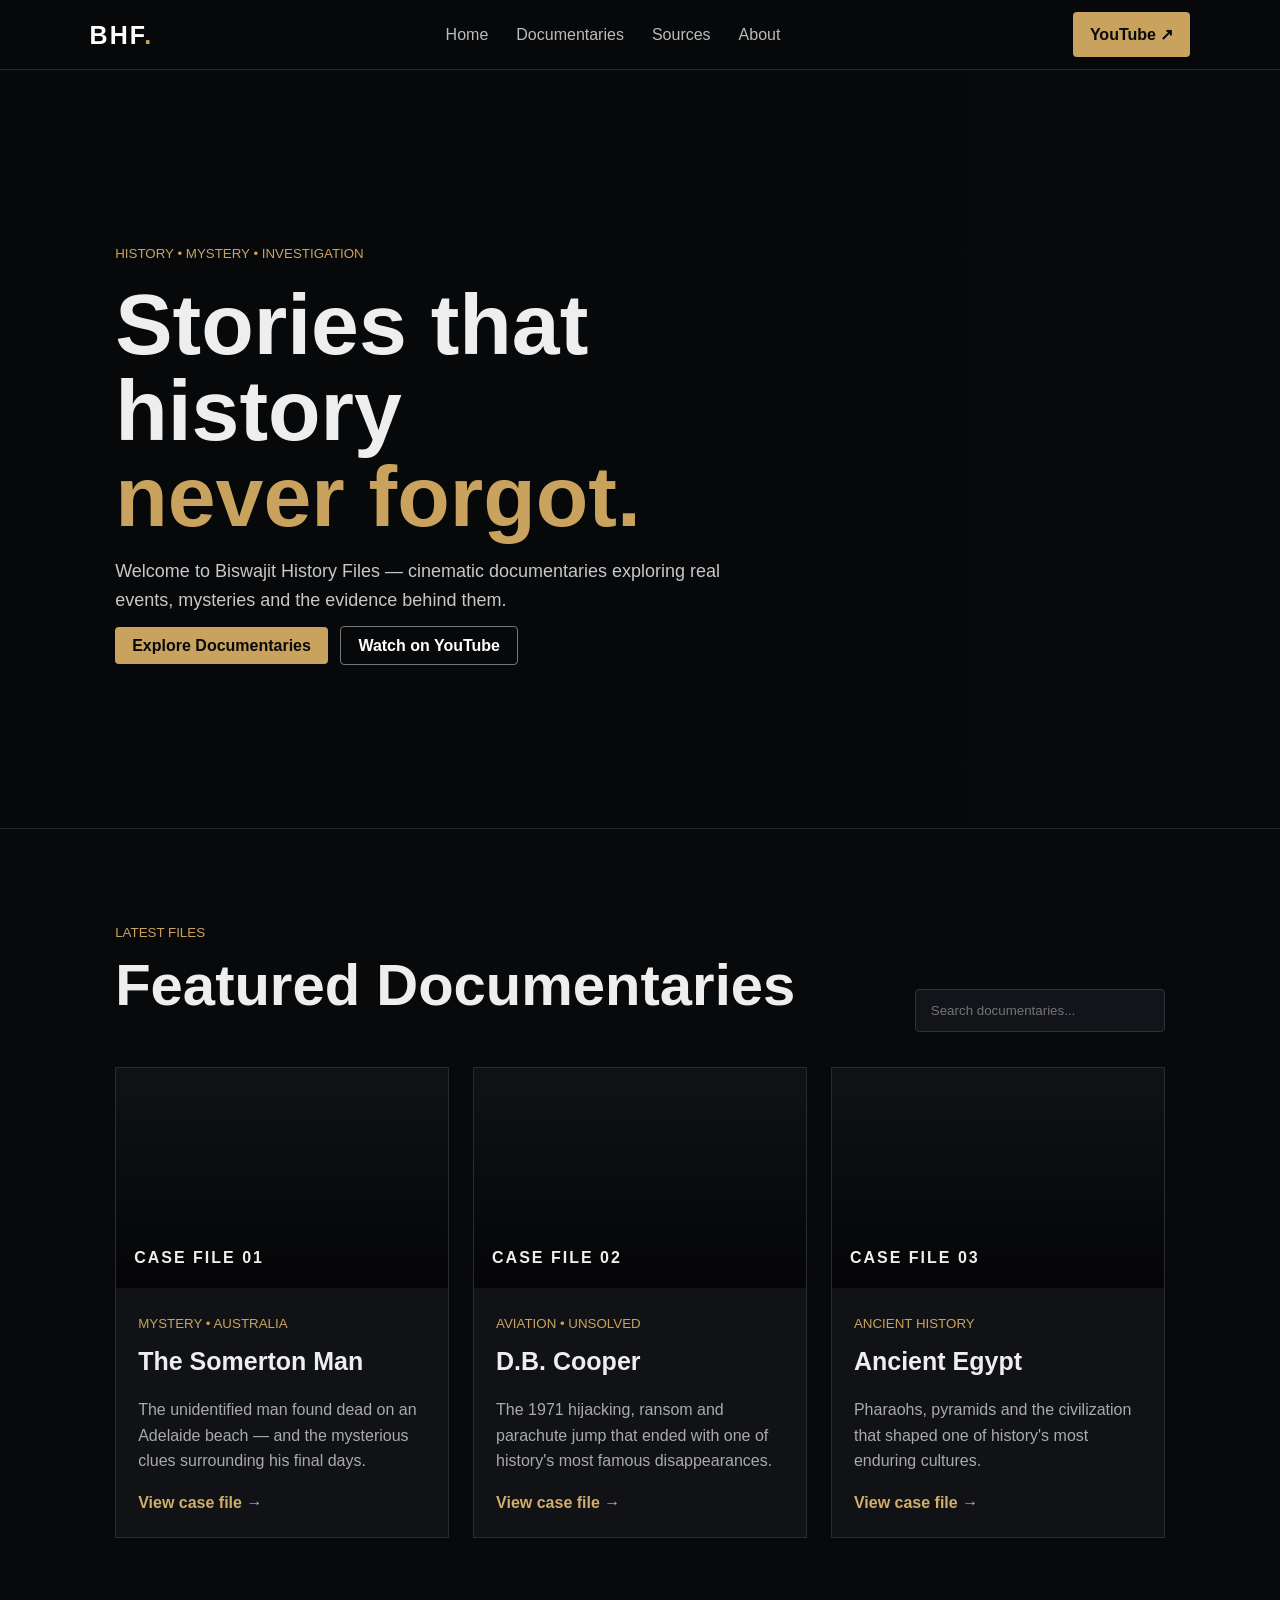
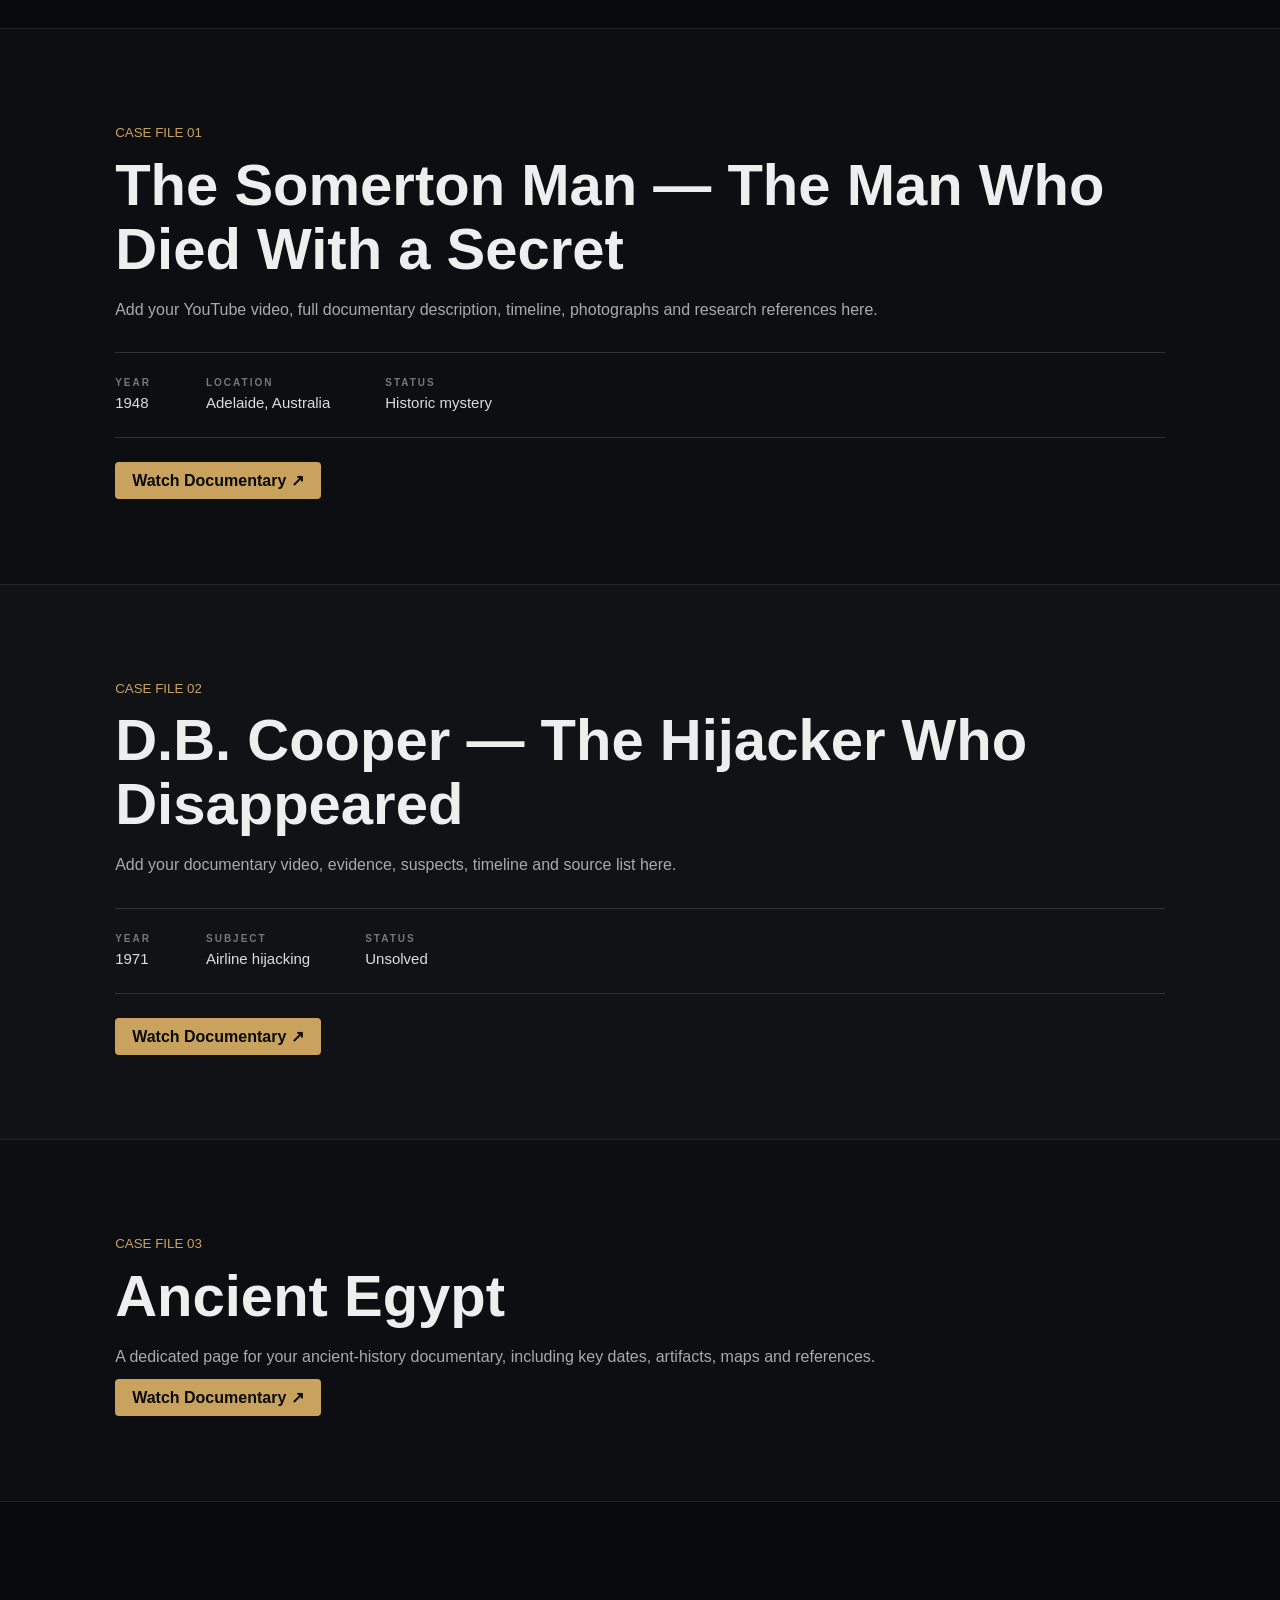
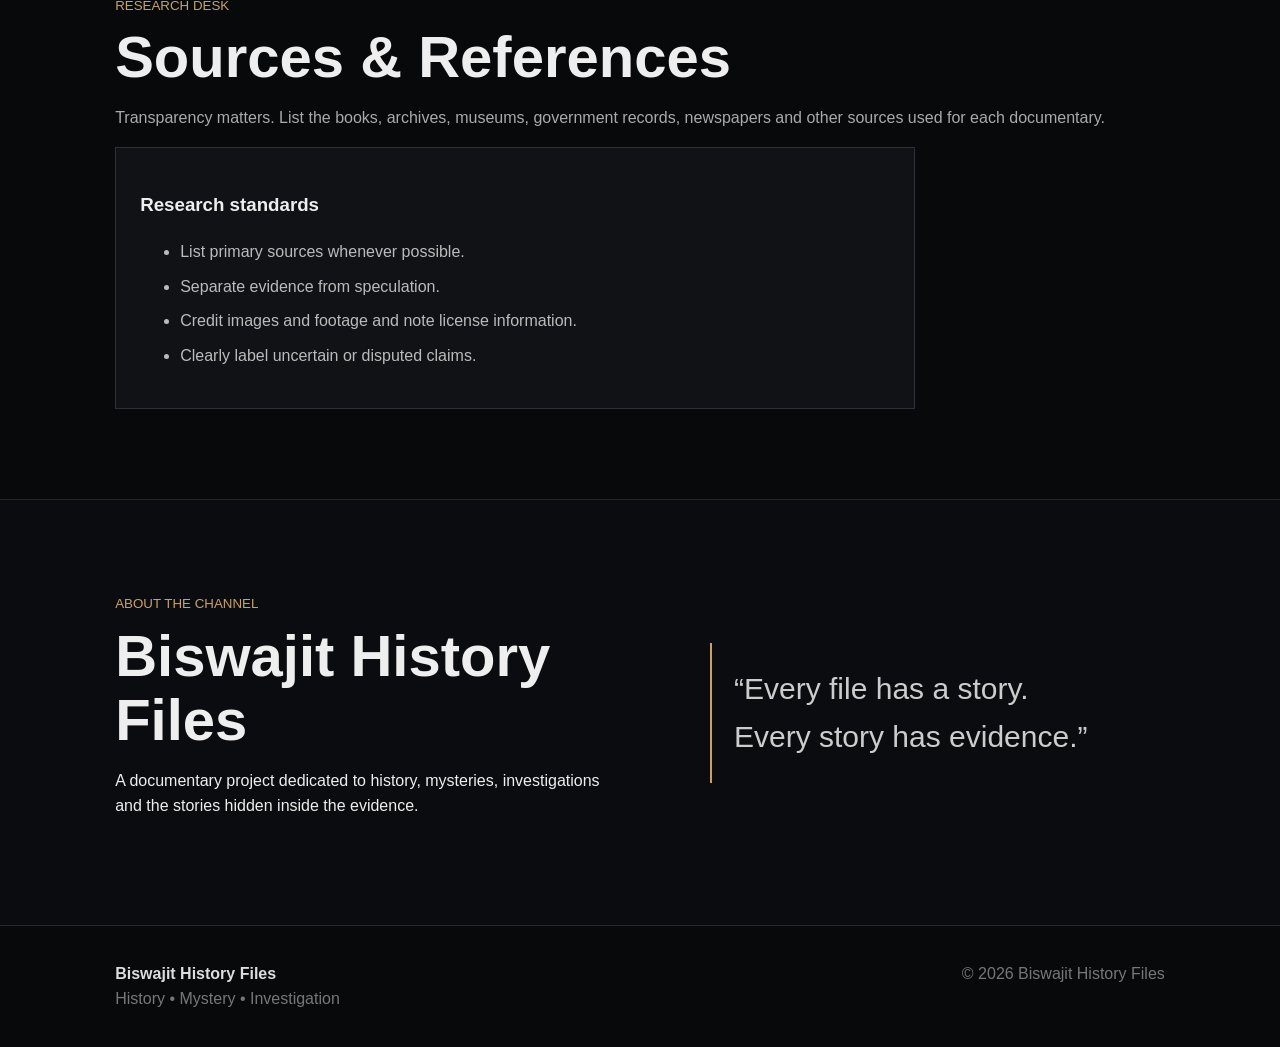
==== index.html @ b27d603d "Add files via upload" ====
<!doctype html><html lang="en"><head><meta charset="utf-8"><meta name="viewport" content="width=device-width,initial-scale=1"><meta name="description" content="Biswajit History Files — history, mystery and investigation documentaries."><title>Biswajit History Files</title><link rel="stylesheet" href="style.css"></head><body>
<header><a class="logo" href="#home">BHF<span>.</span></a><nav><a href="#home">Home</a><a href="#documentaries">Documentaries</a><a href="#sources">Sources</a><a href="#about">About</a></nav><a class="yt" href="YOUR_YOUTUBE_CHANNEL_URL" target="_blank">YouTube ↗</a></header>
<section id="home" class="hero"><div><small>HISTORY • MYSTERY • INVESTIGATION</small><h1>Stories that history<br><em>never forgot.</em></h1><p>Welcome to Biswajit History Files — cinematic documentaries exploring real events, mysteries and the evidence behind them.</p><a class="btn" href="#documentaries">Explore Documentaries</a> <a class="btn ghost" href="YOUR_YOUTUBE_CHANNEL_URL" target="_blank">Watch on YouTube</a></div></section>
<section id="documentaries" class="section"><div class="heading"><div><small>LATEST FILES</small><h2>Featured Documentaries</h2></div><input id="search" placeholder="Search documentaries..."></div><div class="grid" id="cards">
<article class="card" data-title="The Somerton Man"><div class="thumb somerton">CASE FILE 01</div><div class="body"><small>MYSTERY • AUSTRALIA</small><h3>The Somerton Man</h3><p>The unidentified man found dead on an Adelaide beach — and the mysterious clues surrounding his final days.</p><a href="#somerton">View case file →</a></div></article>
<article class="card" data-title="D.B. Cooper"><div class="thumb cooper">CASE FILE 02</div><div class="body"><small>AVIATION • UNSOLVED</small><h3>D.B. Cooper</h3><p>The 1971 hijacking, ransom and parachute jump that ended with one of history's most famous disappearances.</p><a href="#cooper">View case file →</a></div></article>
<article class="card" data-title="Ancient Egypt"><div class="thumb egypt">CASE FILE 03</div><div class="body"><small>ANCIENT HISTORY</small><h3>Ancient Egypt</h3><p>Pharaohs, pyramids and the civilization that shaped one of history's most enduring cultures.</p><a href="#egypt">View case file →</a></div></article>
</div></section>
<section class="detail" id="somerton"><small>CASE FILE 01</small><h2>The Somerton Man — The Man Who Died With a Secret</h2><p>Add your YouTube video, full documentary description, timeline, photographs and research references here.</p><div class="facts"><b>YEAR<br><span>1948</span></b><b>LOCATION<br><span>Adelaide, Australia</span></b><b>STATUS<br><span>Historic mystery</span></b></div><a class="btn" href="YOUR_SOMERTON_VIDEO_URL" target="_blank">Watch Documentary ↗</a></section>
<section class="detail alt" id="cooper"><small>CASE FILE 02</small><h2>D.B. Cooper — The Hijacker Who Disappeared</h2><p>Add your documentary video, evidence, suspects, timeline and source list here.</p><div class="facts"><b>YEAR<br><span>1971</span></b><b>SUBJECT<br><span>Airline hijacking</span></b><b>STATUS<br><span>Unsolved</span></b></div><a class="btn" href="YOUR_COOPER_VIDEO_URL" target="_blank">Watch Documentary ↗</a></section>
<section class="detail" id="egypt"><small>CASE FILE 03</small><h2>Ancient Egypt</h2><p>A dedicated page for your ancient-history documentary, including key dates, artifacts, maps and references.</p><a class="btn" href="YOUR_EGYPT_VIDEO_URL" target="_blank">Watch Documentary ↗</a></section>
<section id="sources" class="section"><small>RESEARCH DESK</small><h2>Sources & References</h2><p class="muted">Transparency matters. List the books, archives, museums, government records, newspapers and other sources used for each documentary.</p><div class="sourcebox"><h3>Research standards</h3><ul><li>List primary sources whenever possible.</li><li>Separate evidence from speculation.</li><li>Credit images and footage and note license information.</li><li>Clearly label uncertain or disputed claims.</li></ul></div></section>
<section id="about" class="about"><div><small>ABOUT THE CHANNEL</small><h2>Biswajit History Files</h2><p>A documentary project dedicated to history, mysteries, investigations and the stories hidden inside the evidence.</p></div><blockquote>“Every file has a story.<br>Every story has evidence.”</blockquote></section>
<footer><div><strong>Biswajit History Files</strong><br><span>History • Mystery • Investigation</span></div><span>© 2026 Biswajit History Files</span></footer><script src="script.js"></script></body></html>
---- style.css ----
*{box-sizing:border-box}html{scroll-behavior:smooth}body{margin:0;background:#08090b;color:#eee;font-family:Arial,Helvetica,sans-serif;line-height:1.6}header{height:70px;position:fixed;top:0;left:0;right:0;z-index:9;display:flex;align-items:center;justify-content:space-between;padding:0 7%;background:#08090be8;backdrop-filter:blur(12px);border-bottom:1px solid #27282b}.logo{font-size:25px;font-weight:900;letter-spacing:2px;color:#fff;text-decoration:none}.logo span,small,.body small{color:#c9a35d}nav{display:flex;gap:28px}nav a{color:#bbb;text-decoration:none}nav a:hover{color:#fff}.yt,.btn{background:#c9a35d;color:#090909;text-decoration:none;padding:10px 17px;border-radius:4px;font-weight:800}.hero{min-height:92vh;padding:150px 9% 80px;display:flex;align-items:center;background:linear-gradient(90deg,#07080aeF 10%,#07080ab8 55%,#07080a20),url('https://images.unsplash.com/photo-1564399579883-451a5d44ec08?auto=format&fit=crop&w=1800&q=85') center/cover}.hero>div{max-width:730px}.hero h1{font-size:clamp(48px,7vw,86px);line-height:1;margin:16px 0}.hero em{color:#c9a35d;font-style:normal}.hero p{font-size:18px;color:#c8c8c8;max-width:650px}.ghost{background:transparent;color:#fff;border:1px solid #777;margin-left:8px}.section,.detail,.about{padding:90px 9%;border-top:1px solid #22252a}.heading{display:flex;justify-content:space-between;align-items:end;margin-bottom:35px}.heading h2,h2{font-size:clamp(34px,5vw,58px);line-height:1.1;margin:8px 0 16px}input{background:#121419;border:1px solid #303238;color:#fff;padding:13px 15px;border-radius:4px;min-width:250px}.grid{display:grid;grid-template-columns:repeat(3,1fr);gap:24px}.card{background:#101216;border:1px solid #292b30}.thumb{height:220px;padding:18px;display:flex;align-items:end;font-weight:900;letter-spacing:2px;background-size:cover;background-position:center}.somerton{background-image:linear-gradient(0deg,#000b,transparent),url('https://images.unsplash.com/photo-1500534623283-312aade485b7?auto=format&fit=crop&w=900&q=80')}.cooper{background-image:linear-gradient(0deg,#000b,transparent),url('https://images.unsplash.com/photo-1436491865332-7a61a109cc05?auto=format&fit=crop&w=900&q=80')}.egypt{background-image:linear-gradient(0deg,#000b,transparent),url('https://images.unsplash.com/photo-1568322445389-f64ac2515020?auto=format&fit=crop&w=900&q=80')}.body{padding:22px}.body h3{font-size:25px;margin:5px 0}.body p,.detail p,.muted{color:#aaa}.body a{color:#d3ad69;text-decoration:none;font-weight:bold}.detail{background:#0c0e11}.alt{background:#101216}.facts{display:flex;gap:55px;border-block:1px solid #303238;padding:22px 0;margin:30px 0}.facts b{font-size:10px;letter-spacing:2px;color:#777}.facts span{font-size:15px;letter-spacing:0;color:#ddd;font-weight:normal}.sourcebox{max-width:800px;padding:24px;border:1px solid #2d3035;background:#101216}.sourcebox li{color:#bbb;margin:9px 0}.about{display:grid;grid-template-columns:1fr 1fr;gap:60px;background:#0b0c0f}.about blockquote{border-left:2px solid #c9a35d;padding:22px;font-size:30px;color:#ccc;align-self:center}footer{padding:35px 9%;border-top:1px solid #27282b;display:flex;justify-content:space-between;color:#777}footer strong{color:#ddd}@media(max-width:800px){nav{display:none}.yt{padding:8px 12px}.hero,.section,.detail,.about{padding-left:6%;padding-right:6%}.grid{grid-template-columns:1fr}.heading{display:block}.heading input{width:100%;margin-top:15px}.facts{gap:22px;flex-wrap:wrap}.about{grid-template-columns:1fr}footer{display:block}.ghost{display:inline-block;margin:14px 0 0}}
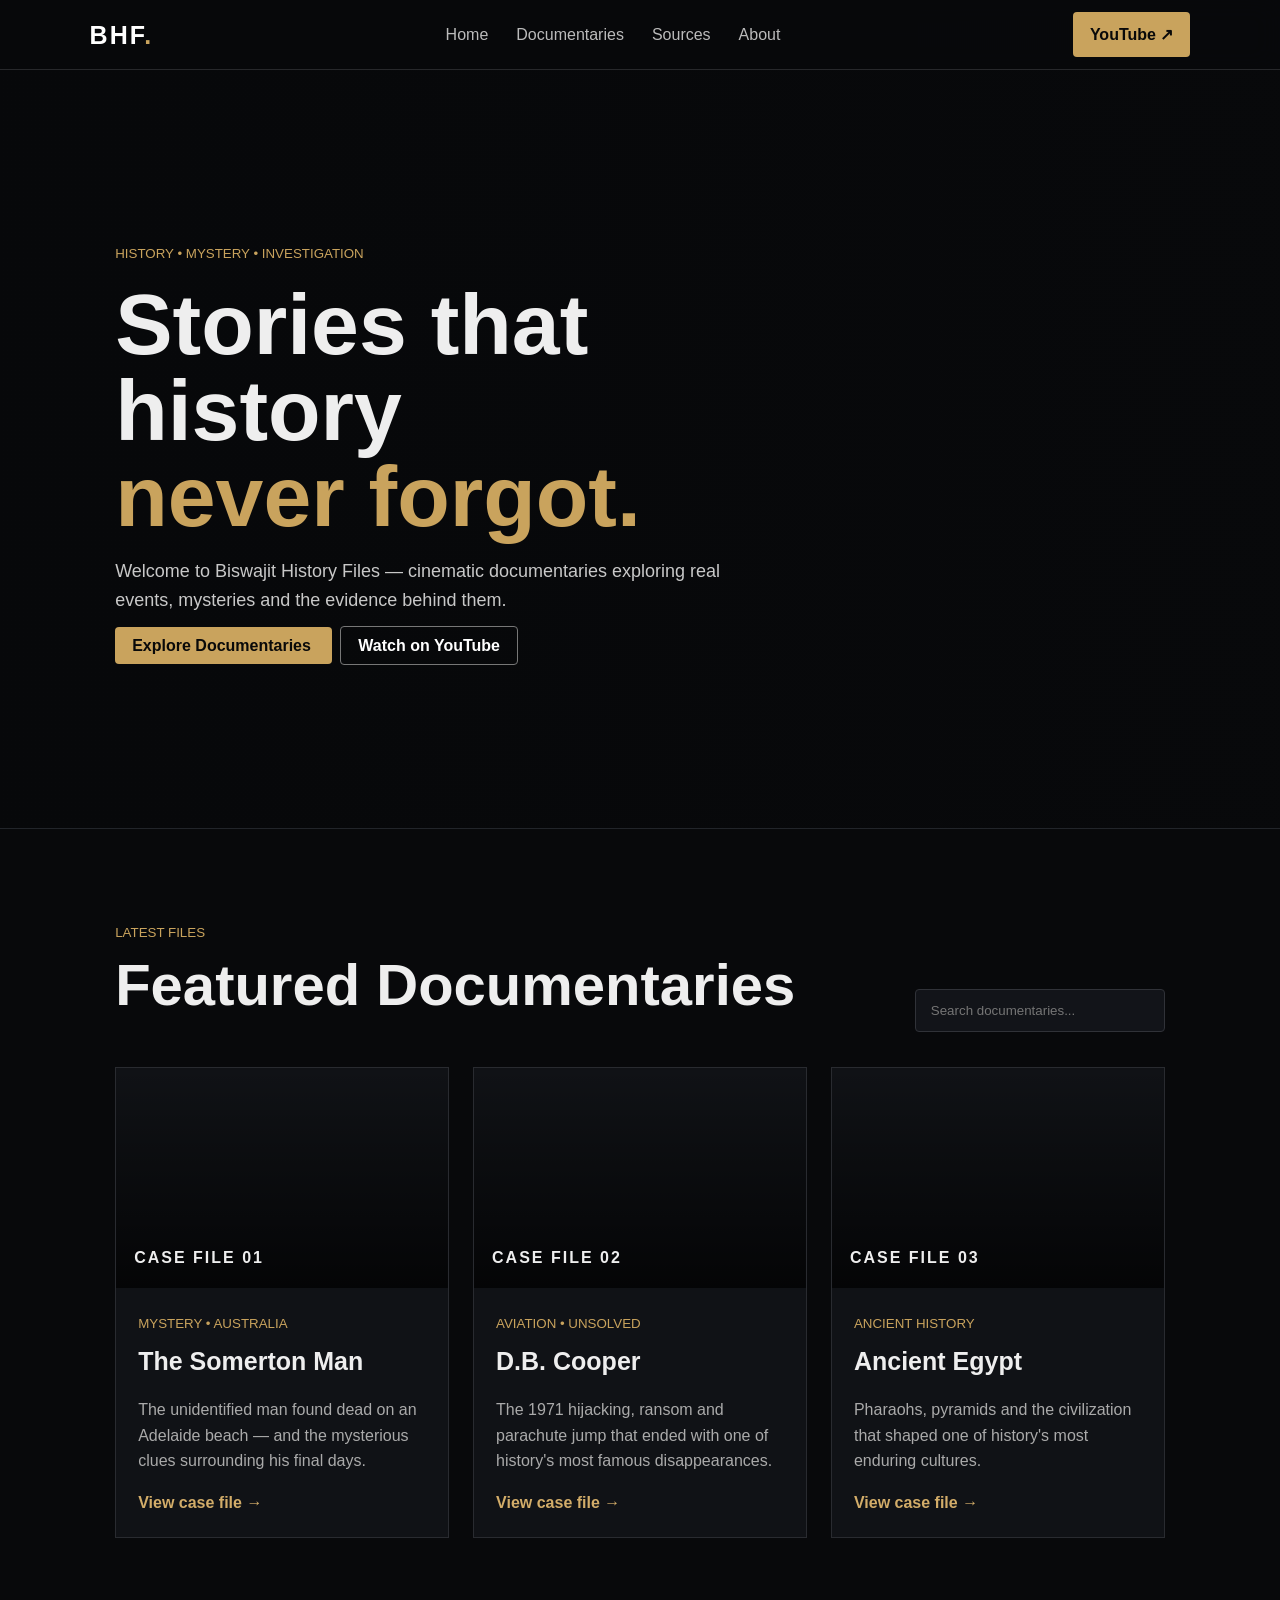
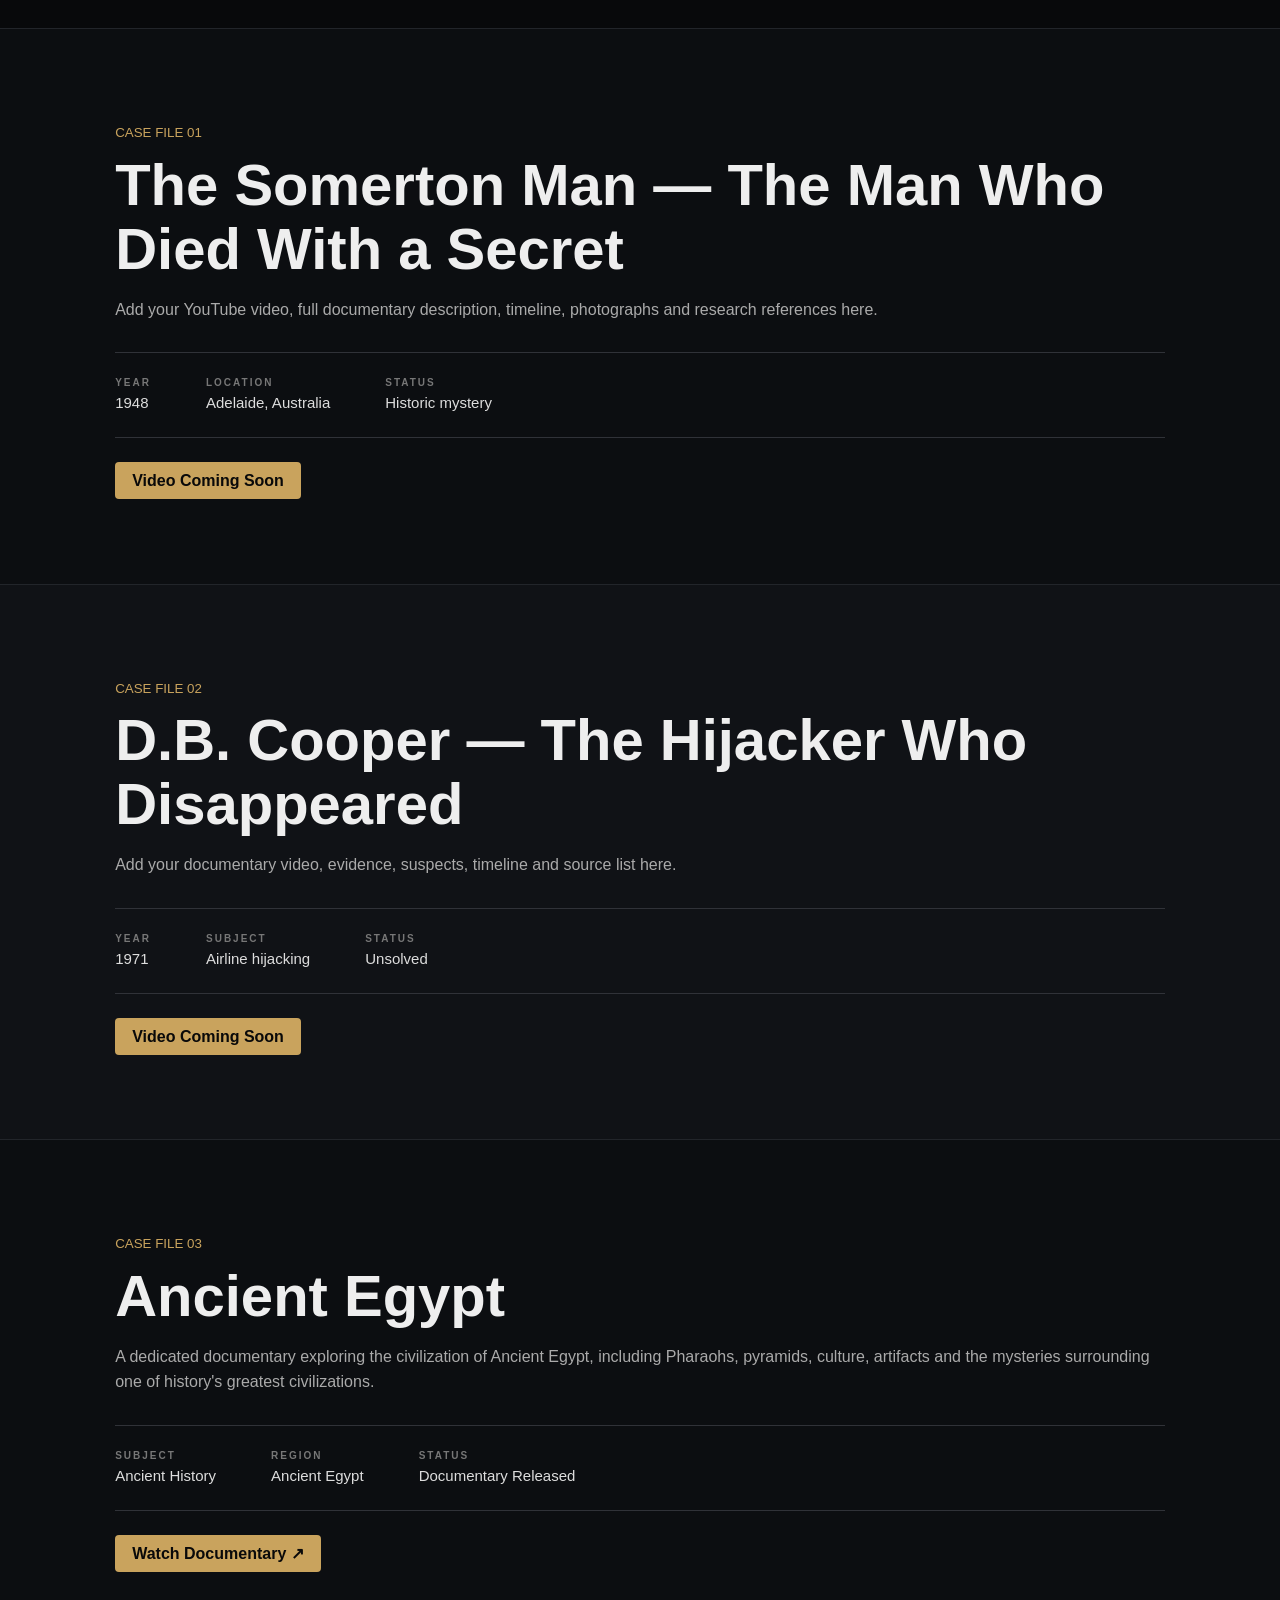
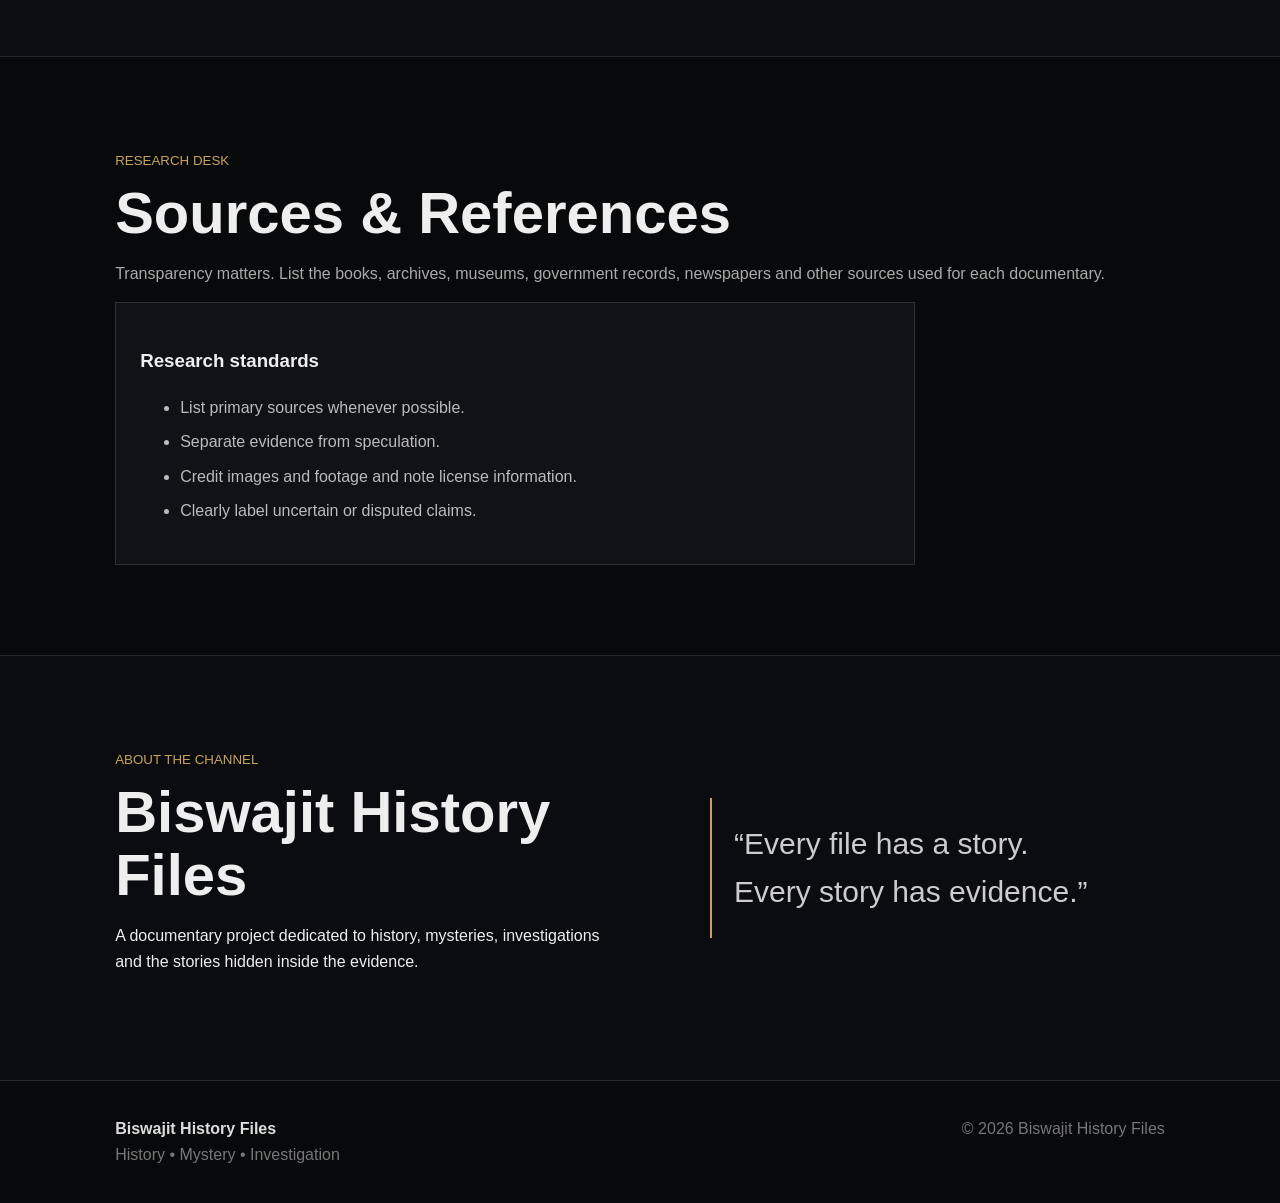
==== commit 64993f71: "Update index.html" ====
--- a/index.html
+++ b/index.html
@@ -1,14 +1,335 @@
-<!doctype html><html lang="en"><head><meta charset="utf-8"><meta name="viewport" content="width=device-width,initial-scale=1"><meta name="description" content="Biswajit History Files — history, mystery and investigation documentaries."><title>Biswajit History Files</title><link rel="stylesheet" href="style.css"></head><body>
-<header><a class="logo" href="#home">BHF<span>.</span></a><nav><a href="#home">Home</a><a href="#documentaries">Documentaries</a><a href="#sources">Sources</a><a href="#about">About</a></nav><a class="yt" href="YOUR_YOUTUBE_CHANNEL_URL" target="_blank">YouTube ↗</a></header>
-<section id="home" class="hero"><div><small>HISTORY • MYSTERY • INVESTIGATION</small><h1>Stories that history<br><em>never forgot.</em></h1><p>Welcome to Biswajit History Files — cinematic documentaries exploring real events, mysteries and the evidence behind them.</p><a class="btn" href="#documentaries">Explore Documentaries</a> <a class="btn ghost" href="YOUR_YOUTUBE_CHANNEL_URL" target="_blank">Watch on YouTube</a></div></section>
-<section id="documentaries" class="section"><div class="heading"><div><small>LATEST FILES</small><h2>Featured Documentaries</h2></div><input id="search" placeholder="Search documentaries..."></div><div class="grid" id="cards">
-<article class="card" data-title="The Somerton Man"><div class="thumb somerton">CASE FILE 01</div><div class="body"><small>MYSTERY • AUSTRALIA</small><h3>The Somerton Man</h3><p>The unidentified man found dead on an Adelaide beach — and the mysterious clues surrounding his final days.</p><a href="#somerton">View case file →</a></div></article>
-<article class="card" data-title="D.B. Cooper"><div class="thumb cooper">CASE FILE 02</div><div class="body"><small>AVIATION • UNSOLVED</small><h3>D.B. Cooper</h3><p>The 1971 hijacking, ransom and parachute jump that ended with one of history's most famous disappearances.</p><a href="#cooper">View case file →</a></div></article>
-<article class="card" data-title="Ancient Egypt"><div class="thumb egypt">CASE FILE 03</div><div class="body"><small>ANCIENT HISTORY</small><h3>Ancient Egypt</h3><p>Pharaohs, pyramids and the civilization that shaped one of history's most enduring cultures.</p><a href="#egypt">View case file →</a></div></article>
-</div></section>
-<section class="detail" id="somerton"><small>CASE FILE 01</small><h2>The Somerton Man — The Man Who Died With a Secret</h2><p>Add your YouTube video, full documentary description, timeline, photographs and research references here.</p><div class="facts"><b>YEAR<br><span>1948</span></b><b>LOCATION<br><span>Adelaide, Australia</span></b><b>STATUS<br><span>Historic mystery</span></b></div><a class="btn" href="YOUR_SOMERTON_VIDEO_URL" target="_blank">Watch Documentary ↗</a></section>
-<section class="detail alt" id="cooper"><small>CASE FILE 02</small><h2>D.B. Cooper — The Hijacker Who Disappeared</h2><p>Add your documentary video, evidence, suspects, timeline and source list here.</p><div class="facts"><b>YEAR<br><span>1971</span></b><b>SUBJECT<br><span>Airline hijacking</span></b><b>STATUS<br><span>Unsolved</span></b></div><a class="btn" href="YOUR_COOPER_VIDEO_URL" target="_blank">Watch Documentary ↗</a></section>
-<section class="detail" id="egypt"><small>CASE FILE 03</small><h2>Ancient Egypt</h2><p>A dedicated page for your ancient-history documentary, including key dates, artifacts, maps and references.</p><a class="btn" href="YOUR_EGYPT_VIDEO_URL" target="_blank">Watch Documentary ↗</a></section>
-<section id="sources" class="section"><small>RESEARCH DESK</small><h2>Sources & References</h2><p class="muted">Transparency matters. List the books, archives, museums, government records, newspapers and other sources used for each documentary.</p><div class="sourcebox"><h3>Research standards</h3><ul><li>List primary sources whenever possible.</li><li>Separate evidence from speculation.</li><li>Credit images and footage and note license information.</li><li>Clearly label uncertain or disputed claims.</li></ul></div></section>
-<section id="about" class="about"><div><small>ABOUT THE CHANNEL</small><h2>Biswajit History Files</h2><p>A documentary project dedicated to history, mysteries, investigations and the stories hidden inside the evidence.</p></div><blockquote>“Every file has a story.<br>Every story has evidence.”</blockquote></section>
-<footer><div><strong>Biswajit History Files</strong><br><span>History • Mystery • Investigation</span></div><span>© 2026 Biswajit History Files</span></footer><script src="script.js"></script></body></html>
+<!doctype html>
+<html lang="en">
+<head>
+<meta charset="utf-8">
+<meta name="viewport" content="width=device-width,initial-scale=1">
+<meta name="description" content="Biswajit History Files — history, mystery and investigation documentaries.">
+<title>Biswajit History Files</title>
+<link rel="stylesheet" href="style.css">
+</head>
+
+<body>
+
+<header>
+<a class="logo" href="#home">BHF<span>.</span></a>
+
+<nav>
+<a href="#home">Home</a>
+<a href="#documentaries">Documentaries</a>
+<a href="#sources">Sources</a>
+<a href="#about">About</a>
+</nav>
+
+<a class="yt" href="https://youtube.com/@biswajithistoryfiles" target="_blank">
+YouTube ↗
+</a>
+</header>
+
+
+<section id="home" class="hero">
+<div>
+<small>HISTORY • MYSTERY • INVESTIGATION</small>
+
+<h1>
+Stories that history<br>
+<em>never forgot.</em>
+</h1>
+
+<p>
+Welcome to Biswajit History Files — cinematic documentaries exploring real events, mysteries and the evidence behind them.
+</p>
+
+<a class="btn" href="#documentaries">
+Explore Documentaries
+</a>
+
+<a class="btn ghost" href="https://youtube.com/@biswajithistoryfiles" target="_blank">
+Watch on YouTube
+</a>
+</div>
+</section>
+
+
+<section id="documentaries" class="section">
+
+<div class="heading">
+<div>
+<small>LATEST FILES</small>
+<h2>Featured Documentaries</h2>
+</div>
+
+<input id="search" placeholder="Search documentaries...">
+</div>
+
+
+<div class="grid" id="cards">
+
+<article class="card" data-title="The Somerton Man">
+
+<div class="thumb somerton">
+CASE FILE 01
+</div>
+
+<div class="body">
+
+<small>MYSTERY • AUSTRALIA</small>
+
+<h3>The Somerton Man</h3>
+
+<p>
+The unidentified man found dead on an Adelaide beach — and the mysterious clues surrounding his final days.
+</p>
+
+<a href="#somerton">
+View case file →
+</a>
+
+</div>
+</article>
+
+
+<article class="card" data-title="D.B. Cooper">
+
+<div class="thumb cooper">
+CASE FILE 02
+</div>
+
+<div class="body">
+
+<small>AVIATION • UNSOLVED</small>
+
+<h3>D.B. Cooper</h3>
+
+<p>
+The 1971 hijacking, ransom and parachute jump that ended with one of history's most famous disappearances.
+</p>
+
+<a href="#cooper">
+View case file →
+</a>
+
+</div>
+</article>
+
+
+<article class="card" data-title="Ancient Egypt">
+
+<div class="thumb egypt">
+CASE FILE 03
+</div>
+
+<div class="body">
+
+<small>ANCIENT HISTORY</small>
+
+<h3>Ancient Egypt</h3>
+
+<p>
+Pharaohs, pyramids and the civilization that shaped one of history's most enduring cultures.
+</p>
+
+<a href="#egypt">
+View case file →
+</a>
+
+</div>
+</article>
+
+</div>
+</section>
+
+
+<section class="detail" id="somerton">
+
+<small>CASE FILE 01</small>
+
+<h2>
+The Somerton Man — The Man Who Died With a Secret
+</h2>
+
+<p>
+Add your YouTube video, full documentary description, timeline, photographs and research references here.
+</p>
+
+<div class="facts">
+
+<b>
+YEAR<br>
+<span>1948</span>
+</b>
+
+<b>
+LOCATION<br>
+<span>Adelaide, Australia</span>
+</b>
+
+<b>
+STATUS<br>
+<span>Historic mystery</span>
+</b>
+
+</div>
+
+<a class="btn" href="#documentaries">
+Video Coming Soon
+</a>
+
+</section>
+
+
+<section class="detail alt" id="cooper">
+
+<small>CASE FILE 02</small>
+
+<h2>
+D.B. Cooper — The Hijacker Who Disappeared
+</h2>
+
+<p>
+Add your documentary video, evidence, suspects, timeline and source list here.
+</p>
+
+<div class="facts">
+
+<b>
+YEAR<br>
+<span>1971</span>
+</b>
+
+<b>
+SUBJECT<br>
+<span>Airline hijacking</span>
+</b>
+
+<b>
+STATUS<br>
+<span>Unsolved</span>
+</b>
+
+</div>
+
+<a class="btn" href="#documentaries">
+Video Coming Soon
+</a>
+
+</section>
+
+
+<section class="detail" id="egypt">
+
+<small>CASE FILE 03</small>
+
+<h2>
+Ancient Egypt
+</h2>
+
+<p>
+A dedicated documentary exploring the civilization of Ancient Egypt, including Pharaohs, pyramids, culture, artifacts and the mysteries surrounding one of history's greatest civilizations.
+</p>
+
+<div class="facts">
+
+<b>
+SUBJECT<br>
+<span>Ancient History</span>
+</b>
+
+<b>
+REGION<br>
+<span>Ancient Egypt</span>
+</b>
+
+<b>
+STATUS<br>
+<span>Documentary Released</span>
+</b>
+
+</div>
+
+<a class="btn" href="https://youtu.be/yL6gWYrgfgY" target="_blank">
+Watch Documentary ↗
+</a>
+
+</section>
+
+
+<section id="sources" class="section">
+
+<small>RESEARCH DESK</small>
+
+<h2>
+Sources & References
+</h2>
+
+<p class="muted">
+Transparency matters. List the books, archives, museums, government records, newspapers and other sources used for each documentary.
+</p>
+
+<div class="sourcebox">
+
+<h3>
+Research standards
+</h3>
+
+<ul>
+<li>List primary sources whenever possible.</li>
+<li>Separate evidence from speculation.</li>
+<li>Credit images and footage and note license information.</li>
+<li>Clearly label uncertain or disputed claims.</li>
+</ul>
+
+</div>
+</section>
+
+
+<section id="about" class="about">
+
+<div>
+
+<small>ABOUT THE CHANNEL</small>
+
+<h2>
+Biswajit History Files
+</h2>
+
+<p>
+A documentary project dedicated to history, mysteries, investigations and the stories hidden inside the evidence.
+</p>
+
+</div>
+
+<blockquote>
+“Every file has a story.<br>
+Every story has evidence.”
+</blockquote>
+
+</section>
+
+
+<footer>
+
+<div>
+
+<strong>
+Biswajit History Files
+</strong>
+
+<br>
+
+<span>
+History • Mystery • Investigation
+</span>
+
+</div>
+
+<span>
+© 2026 Biswajit History Files
+</span>
+
+</footer>
+
+
+<script src="script.js"></script>
+
+</body>
+</html>
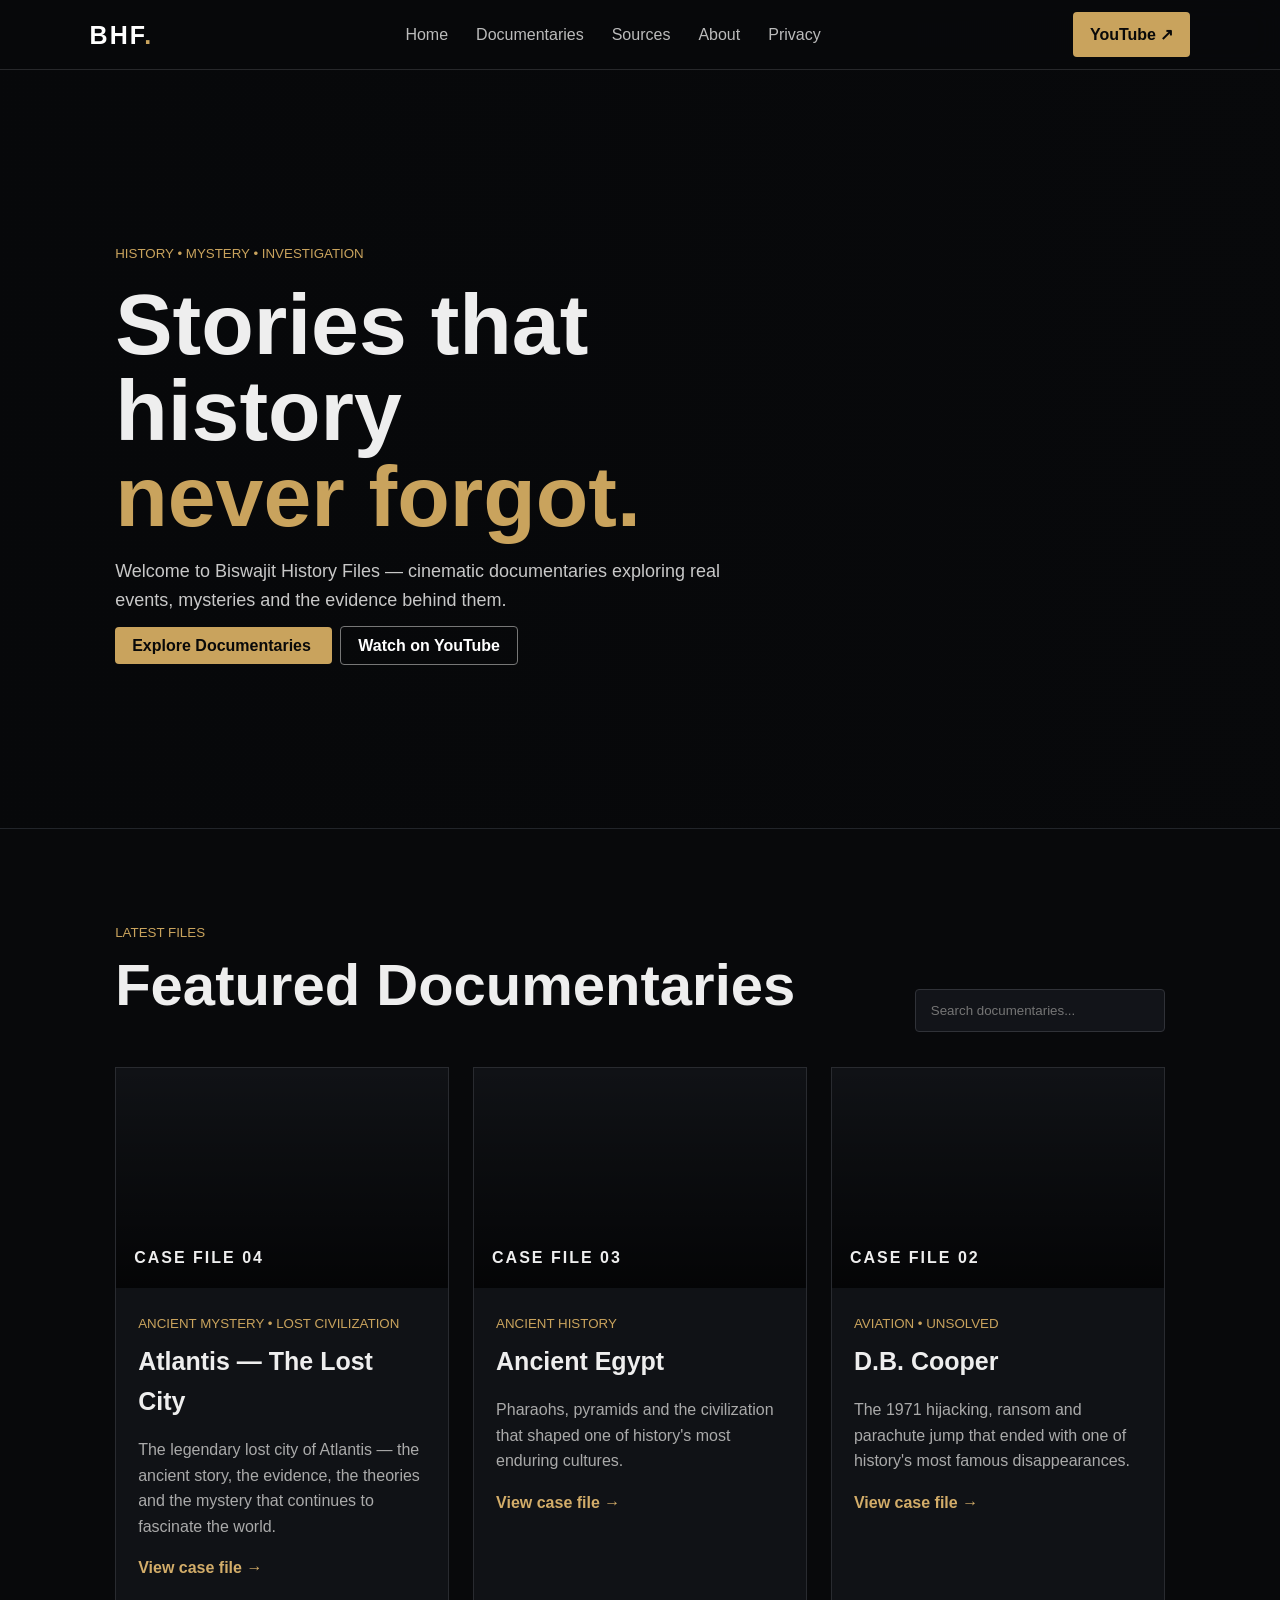
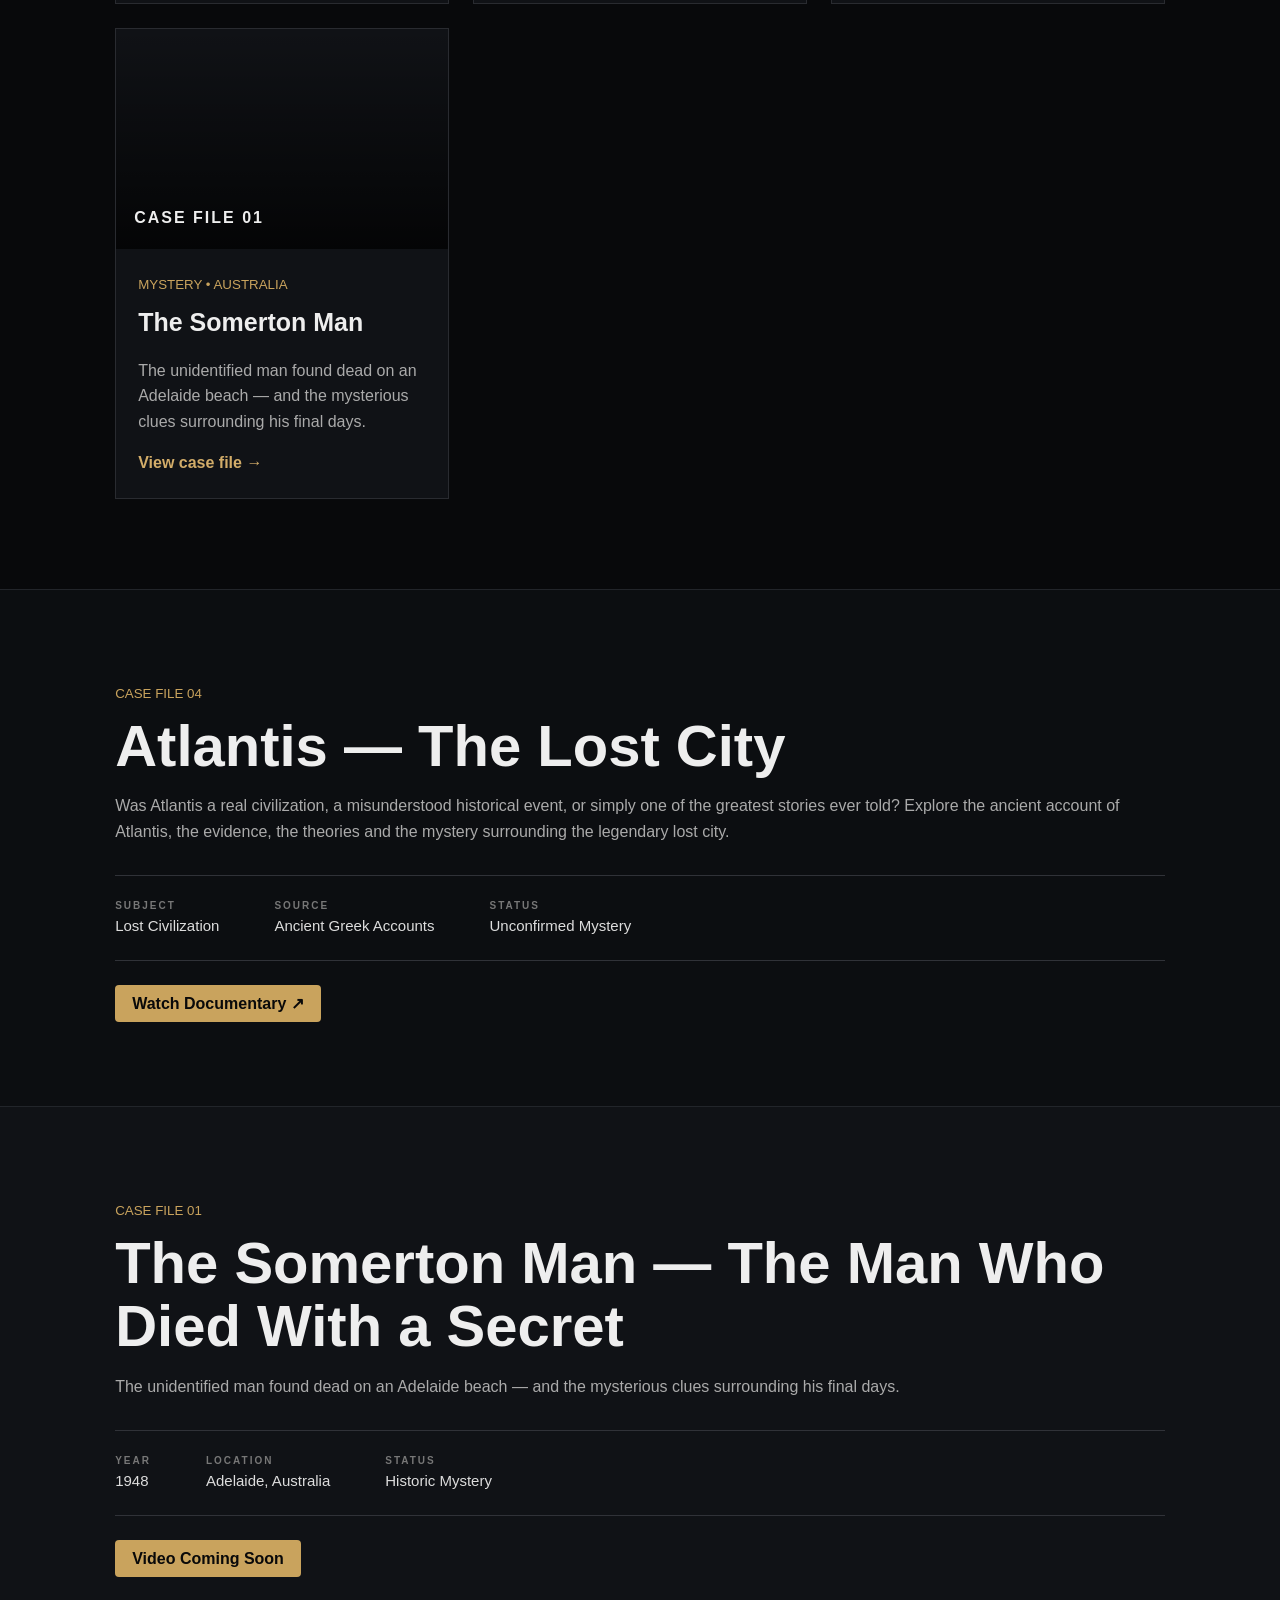
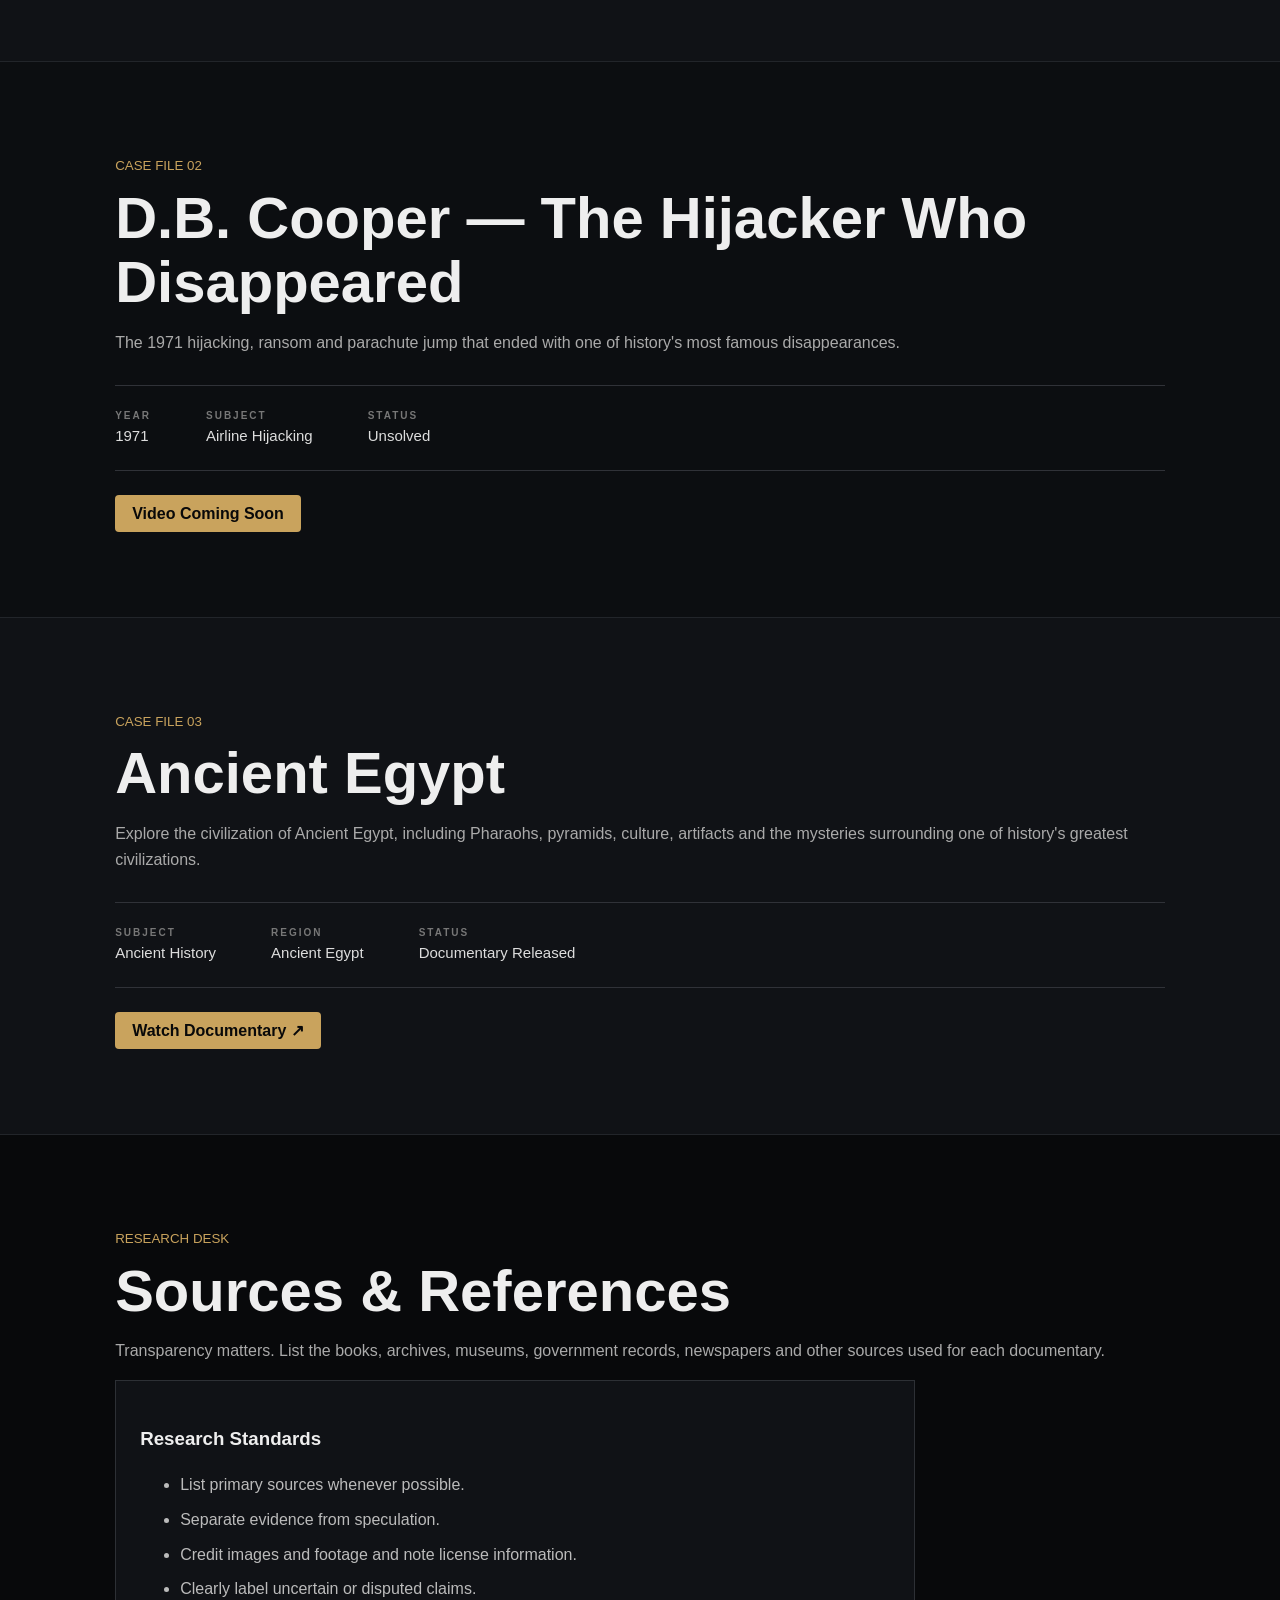
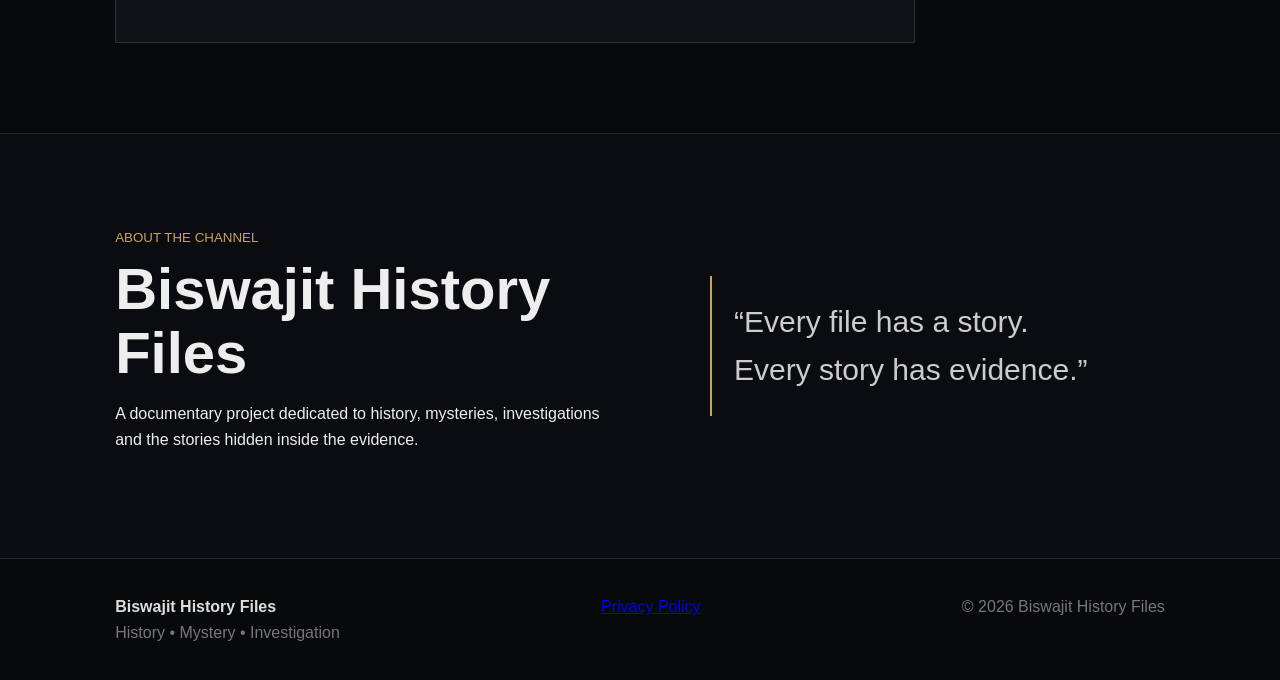
==== commit fbc4967d: "Update index.html" ====
--- a/index.html
+++ b/index.html
@@ -3,7 +3,7 @@
 <head>
 <meta charset="utf-8">
 <meta name="viewport" content="width=device-width,initial-scale=1">
-<meta name="description" content="Biswajit History Files — history, mystery and investigation documentaries.">
+<meta name="description" content="Biswajit History Files — cinematic documentaries exploring history, mysteries, investigations and unexplained stories.">
 <title>Biswajit History Files</title>
 <link rel="stylesheet" href="style.css">
 </head>
@@ -18,6 +18,7 @@
 <a href="#documentaries">Documentaries</a>
 <a href="#sources">Sources</a>
 <a href="#about">About</a>
+<a href="privacy-policy.html">Privacy</a>
 </nav>
 
 <a class="yt" href="https://youtube.com/@biswajithistoryfiles" target="_blank">
@@ -28,6 +29,7 @@
 
 <section id="home" class="hero">
 <div>
+
 <small>HISTORY • MYSTERY • INVESTIGATION</small>
 
 <h1>
@@ -46,6 +48,7 @@
 <a class="btn ghost" href="https://youtube.com/@biswajithistoryfiles" target="_blank">
 Watch on YouTube
 </a>
+
 </div>
 </section>
 
@@ -53,16 +56,99 @@
 <section id="documentaries" class="section">
 
 <div class="heading">
+
 <div>
 <small>LATEST FILES</small>
 <h2>Featured Documentaries</h2>
 </div>
 
 <input id="search" placeholder="Search documentaries...">
+
 </div>
 
 
 <div class="grid" id="cards">
+
+
+<!-- ATLANTIS -->
+
+<article class="card" data-title="Atlantis The Lost City">
+
+<div class="thumb egypt">
+CASE FILE 04
+</div>
+
+<div class="body">
+
+<small>ANCIENT MYSTERY • LOST CIVILIZATION</small>
+
+<h3>Atlantis — The Lost City</h3>
+
+<p>
+The legendary lost city of Atlantis — the ancient story, the evidence, the theories and the mystery that continues to fascinate the world.
+</p>
+
+<a href="#atlantis">
+View case file →
+</a>
+
+</div>
+</article>
+
+
+<!-- ANCIENT EGYPT -->
+
+<article class="card" data-title="Ancient Egypt">
+
+<div class="thumb egypt">
+CASE FILE 03
+</div>
+
+<div class="body">
+
+<small>ANCIENT HISTORY</small>
+
+<h3>Ancient Egypt</h3>
+
+<p>
+Pharaohs, pyramids and the civilization that shaped one of history's most enduring cultures.
+</p>
+
+<a href="#egypt">
+View case file →
+</a>
+
+</div>
+</article>
+
+
+<!-- D.B. COOPER -->
+
+<article class="card" data-title="D.B. Cooper">
+
+<div class="thumb cooper">
+CASE FILE 02
+</div>
+
+<div class="body">
+
+<small>AVIATION • UNSOLVED</small>
+
+<h3>D.B. Cooper</h3>
+
+<p>
+The 1971 hijacking, ransom and parachute jump that ended with one of history's most famous disappearances.
+</p>
+
+<a href="#cooper">
+View case file →
+</a>
+
+</div>
+</article>
+
+
+<!-- SOMERTON MAN -->
 
 <article class="card" data-title="The Somerton Man">
 
@@ -88,58 +174,53 @@
 </article>
 
 
-<article class="card" data-title="D.B. Cooper">
-
-<div class="thumb cooper">
-CASE FILE 02
-</div>
-
-<div class="body">
-
-<small>AVIATION • UNSOLVED</small>
-
-<h3>D.B. Cooper</h3>
-
-<p>
-The 1971 hijacking, ransom and parachute jump that ended with one of history's most famous disappearances.
-</p>
-
-<a href="#cooper">
-View case file →
-</a>
-
-</div>
-</article>
-
-
-<article class="card" data-title="Ancient Egypt">
-
-<div class="thumb egypt">
-CASE FILE 03
-</div>
-
-<div class="body">
-
-<small>ANCIENT HISTORY</small>
-
-<h3>Ancient Egypt</h3>
-
-<p>
-Pharaohs, pyramids and the civilization that shaped one of history's most enduring cultures.
-</p>
-
-<a href="#egypt">
-View case file →
-</a>
-
-</div>
-</article>
-
-</div>
-</section>
-
-
-<section class="detail" id="somerton">
+</div>
+</section>
+
+
+<!-- ATLANTIS DETAIL -->
+
+<section class="detail" id="atlantis">
+
+<small>CASE FILE 04</small>
+
+<h2>
+Atlantis — The Lost City
+</h2>
+
+<p>
+Was Atlantis a real civilization, a misunderstood historical event, or simply one of the greatest stories ever told? Explore the ancient account of Atlantis, the evidence, the theories and the mystery surrounding the legendary lost city.
+</p>
+
+<div class="facts">
+
+<b>
+SUBJECT<br>
+<span>Lost Civilization</span>
+</b>
+
+<b>
+SOURCE<br>
+<span>Ancient Greek Accounts</span>
+</b>
+
+<b>
+STATUS<br>
+<span>Unconfirmed Mystery</span>
+</b>
+
+</div>
+
+<a class="btn" href="https://youtu.be/mhjDIWxBYu0" target="_blank">
+Watch Documentary ↗
+</a>
+
+</section>
+
+
+<!-- SOMERTON -->
+
+<section class="detail alt" id="somerton">
 
 <small>CASE FILE 01</small>
 
@@ -148,7 +229,7 @@
 </h2>
 
 <p>
-Add your YouTube video, full documentary description, timeline, photographs and research references here.
+The unidentified man found dead on an Adelaide beach — and the mysterious clues surrounding his final days.
 </p>
 
 <div class="facts">
@@ -165,7 +246,7 @@
 
 <b>
 STATUS<br>
-<span>Historic mystery</span>
+<span>Historic Mystery</span>
 </b>
 
 </div>
@@ -177,7 +258,9 @@
 </section>
 
 
-<section class="detail alt" id="cooper">
+<!-- D.B. COOPER -->
+
+<section class="detail" id="cooper">
 
 <small>CASE FILE 02</small>
 
@@ -186,7 +269,7 @@
 </h2>
 
 <p>
-Add your documentary video, evidence, suspects, timeline and source list here.
+The 1971 hijacking, ransom and parachute jump that ended with one of history's most famous disappearances.
 </p>
 
 <div class="facts">
@@ -198,7 +281,7 @@
 
 <b>
 SUBJECT<br>
-<span>Airline hijacking</span>
+<span>Airline Hijacking</span>
 </b>
 
 <b>
@@ -215,7 +298,9 @@
 </section>
 
 
-<section class="detail" id="egypt">
+<!-- ANCIENT EGYPT -->
+
+<section class="detail alt" id="egypt">
 
 <small>CASE FILE 03</small>
 
@@ -224,7 +309,7 @@
 </h2>
 
 <p>
-A dedicated documentary exploring the civilization of Ancient Egypt, including Pharaohs, pyramids, culture, artifacts and the mysteries surrounding one of history's greatest civilizations.
+Explore the civilization of Ancient Egypt, including Pharaohs, pyramids, culture, artifacts and the mysteries surrounding one of history's greatest civilizations.
 </p>
 
 <div class="facts">
@@ -253,6 +338,8 @@
 </section>
 
 
+<!-- SOURCES -->
+
 <section id="sources" class="section">
 
 <small>RESEARCH DESK</small>
@@ -268,7 +355,7 @@
 <div class="sourcebox">
 
 <h3>
-Research standards
+Research Standards
 </h3>
 
 <ul>
@@ -282,6 +369,8 @@
 </section>
 
 
+<!-- ABOUT -->
+
 <section id="about" class="about">
 
 <div>
@@ -322,6 +411,14 @@
 
 </div>
 
+<div>
+
+<a href="privacy-policy.html">
+Privacy Policy
+</a>
+
+</div>
+
 <span>
 © 2026 Biswajit History Files
 </span>
